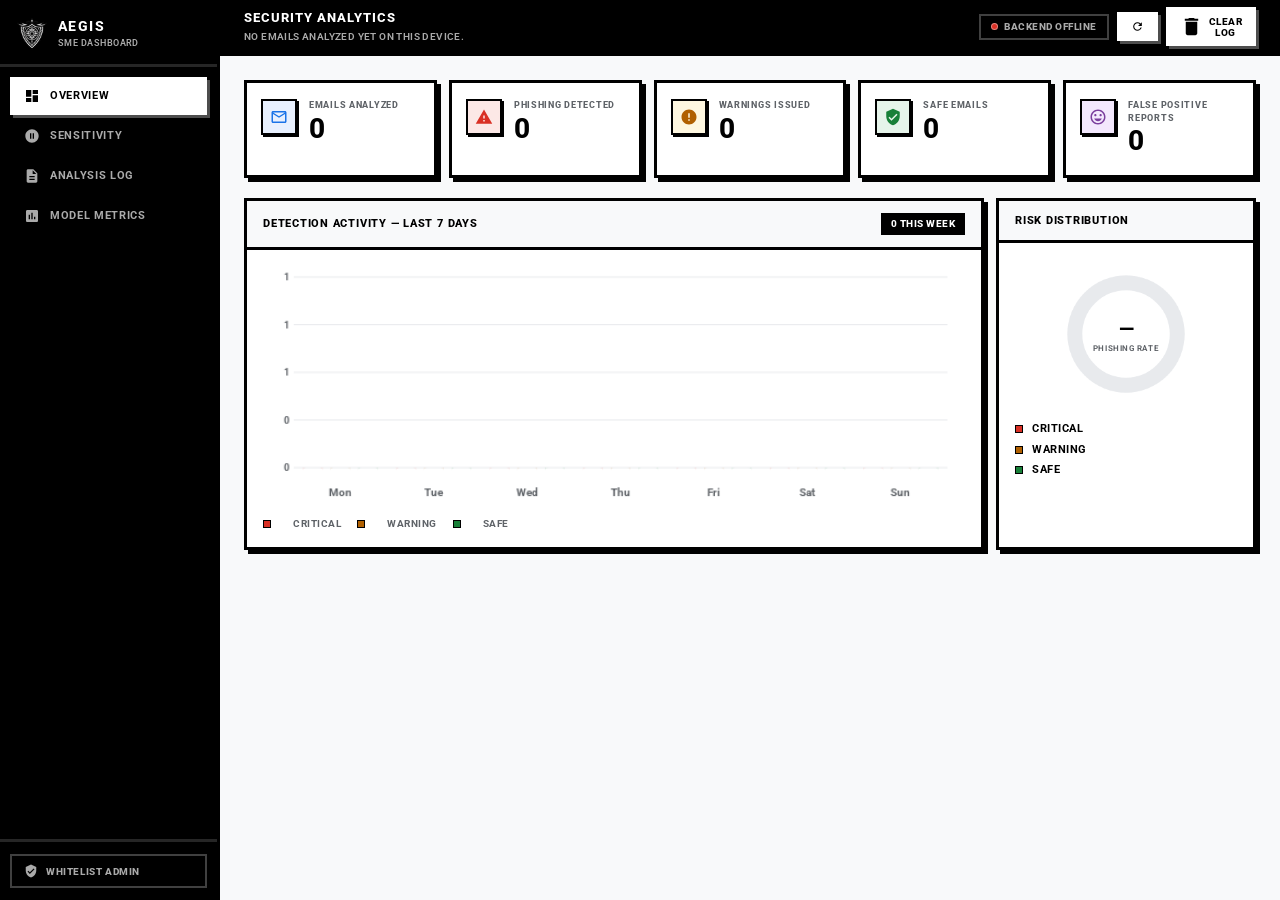
==== aegis-extension/dashboard/dashboard.html @ 0533c629 "feat(extension): add SME analytics dashboard with detection stats, sensitivity controls, and analysi" ====
<!DOCTYPE html>
<html lang="en">
<head>
  <meta charset="UTF-8">
  <meta name="viewport" content="width=device-width, initial-scale=1.0">
  <title>Aegis SME Dashboard — Detection Analytics</title>
  <meta name="description" content="Aegis SME Owner Dashboard: monitor phishing detection statistics, configure risk sensitivity, and review recent analysis logs.">
  <link rel="stylesheet" href="dashboard.css">
</head>
<body>

  <!-- ── Sidebar Navigation ── -->
  <nav class="sidebar" id="sidebar" role="navigation" aria-label="Dashboard navigation">
    <div class="sidebar-brand">
      <img src="../icons/icon48.png" alt="Aegis Logo" class="sidebar-logo">
      <div class="sidebar-brand-text">
        <span class="sidebar-title">AEGIS</span>
        <span class="sidebar-sub">SME Dashboard</span>
      </div>
    </div>

    <ul class="sidebar-nav" role="list">
      <li>
        <a href="#section-overview"  class="nav-link active" id="nav-overview" data-section="overview" role="link" aria-current="page">
          <svg viewBox="0 0 24 24" aria-hidden="true"><path d="M3 13h8V3H3v10zm0 8h8v-6H3v6zm10 0h8V11h-8v10zm0-18v6h8V3h-8z"/></svg>
          Overview
        </a>
      </li>
      <li>
        <a href="#section-sensitivity" class="nav-link" id="nav-sensitivity" data-section="sensitivity" role="link">
          <svg viewBox="0 0 24 24" aria-hidden="true"><path d="M12 2C6.48 2 2 6.48 2 12s4.48 10 10 10 10-4.48 10-10S17.52 2 12 2zm-1 14H9V8h2v8zm4 0h-2V8h2v8z"/></svg>
          Sensitivity
        </a>
      </li>
      <li>
        <a href="#section-log" class="nav-link" id="nav-log" data-section="log" role="link">
          <svg viewBox="0 0 24 24" aria-hidden="true"><path d="M14 2H6c-1.1 0-2 .9-2 2v16c0 1.1.89 2 2 2h12c1.1 0 2-.9 2-2V8l-6-6zm2 16H8v-2h8v2zm0-4H8v-2h8v2zm-3-5V3.5L18.5 9H13z"/></svg>
          Analysis Log
        </a>
      </li>
      <li>
        <a href="#section-metrics" class="nav-link" id="nav-metrics" data-section="metrics" role="link">
          <svg viewBox="0 0 24 24" aria-hidden="true"><path d="M19 3H5c-1.1 0-2 .9-2 2v14c0 1.1.9 2 2 2h14c1.1 0 2-.9 2-2V5c0-1.1-.9-2-2-2zM9 17H7v-7h2v7zm4 0h-2V7h2v10zm4 0h-2v-4h2v4z"/></svg>
          Model Metrics
        </a>
      </li>
    </ul>

    <div class="sidebar-footer">
      <button class="sidebar-whitelist-btn" id="btn-open-whitelist" title="Open Whitelist Dashboard">
        <svg viewBox="0 0 24 24" aria-hidden="true"><path d="M12 1L3 5v6c0 5.55 3.84 10.74 9 12 5.16-1.26 9-6.45 9-12V5l-9-4zm-2 16l-4-4 1.41-1.41L10 14.17l6.59-6.59L18 9l-8 8z"/></svg>
        Whitelist Admin
      </button>
    </div>
  </nav>

  <!-- ── Main Content ── -->
  <main class="main-content" id="main-content" role="main">

    <!-- Top Bar -->
    <header class="topbar" id="topbar">
      <div class="topbar-left">
        <h1 class="topbar-title">Security Analytics</h1>
        <span class="topbar-sub" id="topbar-subtitle">Loading statistics…</span>
      </div>
      <div class="topbar-right">
        <div class="backend-status-pill" id="backend-status-pill" title="Backend connection status">
          <span class="status-dot" id="backend-dot"></span>
          <span id="backend-status-text">Connecting…</span>
        </div>
        <button class="btn-refresh" id="btn-refresh-stats" title="Refresh statistics" aria-label="Refresh statistics">
          <svg viewBox="0 0 24 24"><path d="M17.65 6.35A7.958 7.958 0 0 0 12 4c-4.42 0-7.99 3.58-7.99 8s3.57 8 7.99 8c3.73 0 6.84-2.55 7.73-6h-2.08A5.99 5.99 0 0 1 12 18c-3.31 0-6-2.69-6-6s2.69-6 6-6c1.66 0 3.14.69 4.22 1.78L13 11h7V4l-2.35 2.35z"/></svg>
        </button>
        <button class="btn-clear-log" id="btn-clear-log" title="Clear local detection log" aria-label="Clear detection log">
          <svg viewBox="0 0 24 24"><path d="M6 19c0 1.1.9 2 2 2h8c1.1 0 2-.9 2-2V7H6v12zM19 4h-3.5l-1-1h-5l-1 1H5v2h14V4z"/></svg>
          Clear Log
        </button>
      </div>
    </header>

    <!-- ══ SECTION: Overview ══ -->
    <section class="dash-section active" id="section-overview" aria-labelledby="nav-overview">

      <!-- KPI Cards Row -->
      <div class="kpi-grid" role="list" aria-label="Key performance indicators">

        <article class="kpi-card" role="listitem" id="kpi-total">
          <div class="kpi-icon kpi-icon--blue">
            <svg viewBox="0 0 24 24"><path d="M20 4H4c-1.1 0-2 .9-2 2v12c0 1.1.9 2 2 2h16c1.1 0 2-.9 2-2V6c0-1.1-.9-2-2-2zm0 14H4V8l8 5 8-5v10zm-8-7L4 6h16l-8 5z"/></svg>
          </div>
          <div class="kpi-body">
            <span class="kpi-label">Emails Analyzed</span>
            <span class="kpi-value" id="kpi-total-val">—</span>
            <span class="kpi-delta" id="kpi-total-delta"></span>
          </div>
        </article>

        <article class="kpi-card" role="listitem" id="kpi-phishing">
          <div class="kpi-icon kpi-icon--red">
            <svg viewBox="0 0 24 24"><path d="M1 21h22L12 2 1 21zm12-3h-2v-2h2v2zm0-4h-2v-4h2v4z"/></svg>
          </div>
          <div class="kpi-body">
            <span class="kpi-label">Phishing Detected</span>
            <span class="kpi-value" id="kpi-phishing-val">—</span>
            <span class="kpi-delta" id="kpi-phishing-delta"></span>
          </div>
        </article>

        <article class="kpi-card" role="listitem" id="kpi-warning">
          <div class="kpi-icon kpi-icon--yellow">
            <svg viewBox="0 0 24 24"><path d="M12 2C6.48 2 2 6.48 2 12s4.48 10 10 10 10-4.48 10-10S17.52 2 12 2zm1 15h-2v-2h2v2zm0-4h-2V7h2v6z"/></svg>
          </div>
          <div class="kpi-body">
            <span class="kpi-label">Warnings Issued</span>
            <span class="kpi-value" id="kpi-warning-val">—</span>
            <span class="kpi-delta" id="kpi-warning-delta"></span>
          </div>
        </article>

        <article class="kpi-card" role="listitem" id="kpi-safe">
          <div class="kpi-icon kpi-icon--green">
            <svg viewBox="0 0 24 24"><path d="M12 1L3 5v6c0 5.55 3.84 10.74 9 12 5.16-1.26 9-6.45 9-12V5l-9-4zm-2 16l-4-4 1.41-1.41L10 14.17l6.59-6.59L18 9l-8 8z"/></svg>
          </div>
          <div class="kpi-body">
            <span class="kpi-label">Safe Emails</span>
            <span class="kpi-value" id="kpi-safe-val">—</span>
            <span class="kpi-delta" id="kpi-safe-delta"></span>
          </div>
        </article>

        <article class="kpi-card" role="listitem" id="kpi-fp">
          <div class="kpi-icon kpi-icon--purple">
            <svg viewBox="0 0 24 24"><path d="M12 2C6.48 2 2 6.48 2 12s4.48 10 10 10 10-4.48 10-10S17.52 2 12 2zm0 18c-4.42 0-8-3.58-8-8s3.58-8 8-8 8 3.58 8 8-3.58 8-8 8zm3.5-9c.83 0 1.5-.67 1.5-1.5S16.33 8 15.5 8 14 8.67 14 9.5s.67 1.5 1.5 1.5zm-7 0c.83 0 1.5-.67 1.5-1.5S9.33 8 8.5 8 7 8.67 7 9.5 7.67 11 8.5 11zm3.5 6.5c2.33 0 4.31-1.46 5.11-3.5H6.89c.8 2.04 2.78 3.5 5.11 3.5z"/></svg>
          </div>
          <div class="kpi-body">
            <span class="kpi-label">False Positive Reports</span>
            <span class="kpi-value" id="kpi-fp-val">—</span>
            <span class="kpi-delta" id="kpi-fp-delta"></span>
          </div>
        </article>

      </div><!-- /.kpi-grid -->

      <!-- Charts Row -->
      <div class="charts-row">

        <!-- 7-Day Bar Chart -->
        <div class="chart-card chart-card--wide">
          <div class="chart-header">
            <h2 class="chart-title">Detection Activity — Last 7 Days</h2>
            <span class="chart-badge" id="chart-activity-badge">Analyzing…</span>
          </div>
          <div class="bar-chart-wrapper" role="img" aria-label="7-day detection bar chart" id="bar-chart-wrapper">
            <canvas id="bar-chart" width="640" height="220" aria-hidden="true"></canvas>
            <div class="bar-chart-legend">
              <span class="legend-dot legend-dot--red"></span> Critical
              <span class="legend-dot legend-dot--amber"></span> Warning
              <span class="legend-dot legend-dot--green"></span> Safe
            </div>
          </div>
        </div>

        <!-- Risk Distribution Donut -->
        <div class="chart-card chart-card--narrow">
          <div class="chart-header">
            <h2 class="chart-title">Risk Distribution</h2>
          </div>
          <div class="donut-wrapper" role="img" aria-label="Risk distribution donut chart">
            <canvas id="donut-chart" width="220" height="220" aria-hidden="true"></canvas>
            <div class="donut-center-label">
              <span id="donut-center-pct">—</span>
              <span class="donut-center-sub">phishing rate</span>
            </div>
          </div>
          <ul class="donut-legend" id="donut-legend" role="list">
            <li><span class="legend-dot legend-dot--red"></span> Critical</li>
            <li><span class="legend-dot legend-dot--amber"></span> Warning</li>
            <li><span class="legend-dot legend-dot--green"></span> Safe</li>
          </ul>
        </div>

      </div><!-- /.charts-row -->

    </section><!-- /#section-overview -->

    <!-- ══ SECTION: Sensitivity ══ -->
    <section class="dash-section" id="section-sensitivity" aria-labelledby="nav-sensitivity">
      <div class="section-header">
        <h2 class="section-title">Risk Tier Sensitivity</h2>
        <p class="section-desc">Adjust the thresholds that determine when Aegis classifies an email as <em>Warning</em> or <em>Critical</em>. Changes are stored locally and applied on the next analysis.</p>
      </div>

      <div class="sensitivity-card">
        <div class="sens-row" id="sens-row-warning">
          <div class="sens-label-group">
            <span class="sens-tier-dot sens-tier-dot--amber"></span>
            <div>
              <span class="sens-tier-name">Warning Threshold</span>
              <span class="sens-tier-desc">Emails scoring at or above this value show an amber warning banner.</span>
            </div>
          </div>
          <div class="sens-slider-group">
            <input type="range" class="sens-slider" id="slider-warning"
              min="30" max="75" step="1" value="45"
              aria-label="Warning threshold slider" aria-valuemin="30" aria-valuemax="75">
            <div class="sens-value-badge" id="badge-warning">45%</div>
          </div>
        </div>

        <div class="sens-divider"></div>

        <div class="sens-row" id="sens-row-critical">
          <div class="sens-label-group">
            <span class="sens-tier-dot sens-tier-dot--red"></span>
            <div>
              <span class="sens-tier-name">Critical Threshold</span>
              <span class="sens-tier-desc">Emails scoring at or above this value show a critical alert requiring explicit user acknowledgement.</span>
            </div>
          </div>
          <div class="sens-slider-group">
            <input type="range" class="sens-slider" id="slider-critical"
              min="50" max="95" step="1" value="75"
              aria-label="Critical threshold slider" aria-valuemin="50" aria-valuemax="95">
            <div class="sens-value-badge sens-value-badge--red" id="badge-critical">75%</div>
          </div>
        </div>

        <div class="sens-preview" id="sens-preview">
          <div class="sens-preview-bar" id="sens-preview-bar"></div>
          <div class="sens-preview-labels">
            <span class="prev-label prev-label--green">Safe</span>
            <span class="prev-label prev-label--amber" id="prev-warn-label">≥ 45% Warning</span>
            <span class="prev-label prev-label--red" id="prev-crit-label">≥ 75% Critical</span>
          </div>
        </div>

        <div class="sens-actions">
          <button class="btn-save-sens" id="btn-save-sensitivity" aria-label="Save sensitivity thresholds">
            <svg viewBox="0 0 24 24"><path d="M17 3H5c-1.11 0-2 .9-2 2v14c0 1.1.89 2 2 2h14c1.1 0 2-.9 2-2V7l-4-4zm-5 16c-1.66 0-3-1.34-3-3s1.34-3 3-3 3 1.34 3 3-1.34 3-3 3zm3-10H5V5h10v4z"/></svg>
            Save Thresholds
          </button>
          <button class="btn-reset-sens" id="btn-reset-sensitivity" aria-label="Reset to default thresholds">
            Reset to Defaults
          </button>
        </div>

        <div class="sens-toast" id="sens-toast" role="status" aria-live="polite"></div>
      </div>
    </section><!-- /#section-sensitivity -->

    <!-- ══ SECTION: Analysis Log ══ -->
    <section class="dash-section" id="section-log" aria-labelledby="nav-log">
      <div class="section-header">
        <h2 class="section-title">Recent Analysis Log</h2>
        <p class="section-desc">The last 100 email analyses processed by Aegis on this device. Data is stored locally and never transmitted.</p>
      </div>

      <div class="log-filter-bar">
        <button class="log-filter-btn active" data-filter="all" id="filter-all">All</button>
        <button class="log-filter-btn" data-filter="Critical" id="filter-critical">Critical</button>
        <button class="log-filter-btn" data-filter="Warning" id="filter-warning">Warning</button>
        <button class="log-filter-btn" data-filter="Safe" id="filter-safe">Safe</button>
        <div class="log-search-wrap">
          <svg viewBox="0 0 24 24" aria-hidden="true"><path d="M15.5 14h-.79l-.28-.27A6.471 6.471 0 0 0 16 9.5 6.5 6.5 0 1 0 9.5 16c1.61 0 3.09-.59 4.23-1.57l.27.28v.79l5 4.99L20.49 19l-4.99-5zm-6 0C7.01 14 5 11.99 5 9.5S7.01 5 9.5 5 14 7.01 14 9.5 11.99 14 9.5 14z"/></svg>
          <input type="text" class="log-search-input" id="log-search" placeholder="Search sender or subject…" aria-label="Search analysis log">
        </div>
      </div>

      <div class="log-table-wrap">
        <table class="log-table" role="table" id="log-table">
          <thead>
            <tr role="row">
              <th role="columnheader" scope="col">Time</th>
              <th role="columnheader" scope="col">Sender</th>
              <th role="columnheader" scope="col">Subject</th>
              <th role="columnheader" scope="col">Score</th>
              <th role="columnheader" scope="col">Verdict</th>
            </tr>
          </thead>
          <tbody id="log-tbody" role="rowgroup">
            <!-- Populated by dashboard.js -->
          </tbody>
        </table>
        <div class="log-empty" id="log-empty" role="status">
          <svg viewBox="0 0 24 24" aria-hidden="true"><path d="M20 6h-2.18c.07-.44.18-.88.18-1.38C18 2.51 15.48 0 12.38 0c-1.61 0-3.07.67-4.11 1.74L12 5.87l3.73-3.73c.61-.61 1.49-.96 2.27-.14.78.83.68 2.13-.14 2.87L12 10.73 4.14 4.87c-.82-.74-.92-2.04-.14-2.87.78-.82 1.66-.47 2.27.14L10 5.87 13.73 2.14C12.69 1.07 11.23.4 9.62.4 6.52.4 4 2.91 4 5.62c0 .5.11.94.18 1.38H2L0 20h24L22 8H4.09c-.07-.27-.09-.53-.09-.8 0-1.93 1.57-3.5 3.5-3.5.97 0 1.85.4 2.49 1.05L12 6.87l2.01-2.12c.64-.65 1.52-1.05 2.49-1.05C18.43 3.7 20 5.27 20 7.2c0 .27-.02.53-.09.8H20z"/></svg>
          <p>No analysis records yet. Open an email in Gmail to begin scanning.</p>
        </div>
      </div>

      <div class="log-pagination" id="log-pagination" role="navigation" aria-label="Log pagination">
        <button class="page-btn" id="page-prev" aria-label="Previous page">‹ Prev</button>
        <span class="page-info" id="page-info">Page 1</span>
        <button class="page-btn" id="page-next" aria-label="Next page">Next ›</button>
      </div>
    </section><!-- /#section-log -->

    <!-- ══ SECTION: Model Metrics ══ -->
    <section class="dash-section" id="section-metrics" aria-labelledby="nav-metrics">
      <div class="section-header">
        <h2 class="section-title">Model Evaluation Metrics</h2>
        <p class="section-desc">Benchmark performance of the Aegis 4-layer pipeline on the PhishTank + Enron held-out evaluation corpus (n = 2,000 emails, 50/50 split).</p>
      </div>

      <div class="metrics-grid">
        <div class="metric-card" id="metric-accuracy">
          <span class="metric-label">Accuracy</span>
          <div class="metric-gauge-ring" data-pct="94.3" data-color="#1a73e8">
            <svg class="gauge-svg" viewBox="0 0 80 80">
              <circle class="gauge-bg" cx="40" cy="40" r="32"/>
              <circle class="gauge-fill" cx="40" cy="40" r="32" id="ring-accuracy"/>
            </svg>
            <span class="gauge-val" id="val-accuracy">94.3%</span>
          </div>
          <span class="metric-sub">Overall correct classifications</span>
        </div>

        <div class="metric-card" id="metric-precision">
          <span class="metric-label">Precision</span>
          <div class="metric-gauge-ring" data-pct="93.1" data-color="#b06000">
            <svg class="gauge-svg" viewBox="0 0 80 80">
              <circle class="gauge-bg" cx="40" cy="40" r="32"/>
              <circle class="gauge-fill" cx="40" cy="40" r="32" id="ring-precision"/>
            </svg>
            <span class="gauge-val" id="val-precision">93.1%</span>
          </div>
          <span class="metric-sub">Correct positive identifications</span>
        </div>

        <div class="metric-card" id="metric-recall">
          <span class="metric-label">Recall</span>
          <div class="metric-gauge-ring" data-pct="95.8" data-color="#7b3f9e">
            <svg class="gauge-svg" viewBox="0 0 80 80">
              <circle class="gauge-bg" cx="40" cy="40" r="32"/>
              <circle class="gauge-fill" cx="40" cy="40" r="32" id="ring-recall"/>
            </svg>
            <span class="gauge-val" id="val-recall">95.8%</span>
          </div>
          <span class="metric-sub">Phishing emails caught</span>
        </div>

        <div class="metric-card" id="metric-f1">
          <span class="metric-label">F1-Score</span>
          <div class="metric-gauge-ring" data-pct="94.4" data-color="#188038">
            <svg class="gauge-svg" viewBox="0 0 80 80">
              <circle class="gauge-bg" cx="40" cy="40" r="32"/>
              <circle class="gauge-fill" cx="40" cy="40" r="32" id="ring-f1"/>
            </svg>
            <span class="gauge-val" id="val-f1">94.4%</span>
          </div>
          <span class="metric-sub">Harmonic mean of P &amp; R</span>
        </div>

        <div class="metric-card" id="metric-fpr">
          <span class="metric-label">False Positive Rate</span>
          <div class="metric-gauge-ring" data-pct="5.7" data-color="#d93025" data-invert="true">
            <svg class="gauge-svg" viewBox="0 0 80 80">
              <circle class="gauge-bg" cx="40" cy="40" r="32"/>
              <circle class="gauge-fill" cx="40" cy="40" r="32" id="ring-fpr"/>
            </svg>
            <span class="gauge-val" id="val-fpr">5.7%</span>
          </div>
          <span class="metric-sub">Legitimate emails flagged</span>
        </div>

        <div class="metric-card" id="metric-latency">
          <span class="metric-label">Avg. Latency</span>
          <div class="metric-gauge-ring" data-pct="72" data-color="#000000">
            <svg class="gauge-svg" viewBox="0 0 80 80">
              <circle class="gauge-bg" cx="40" cy="40" r="32"/>
              <circle class="gauge-fill" cx="40" cy="40" r="32" id="ring-latency"/>
            </svg>
            <span class="gauge-val" id="val-latency">280ms</span>
          </div>
          <span class="metric-sub">End-to-end analysis time</span>
        </div>
      </div>

      <!-- Benchmark Comparison Table -->
      <div class="bench-card">
        <h3 class="bench-title">Comparative Benchmark — Platform Analysis</h3>
        <div class="bench-table-wrap">
          <table class="bench-table" role="table">
            <thead>
              <tr>
                <th scope="col">Platform</th>
                <th scope="col">Accuracy</th>
                <th scope="col">Precision</th>
                <th scope="col">Recall</th>
                <th scope="col">F1</th>
                <th scope="col">FPR</th>
                <th scope="col">XAI</th>
              </tr>
            </thead>
            <tbody>
              <tr class="bench-row bench-row--highlight">
                <td><strong>Aegis (Ours)</strong></td>
                <td class="bench-val--good">94.3%</td>
                <td class="bench-val--good">93.1%</td>
                <td class="bench-val--good">95.8%</td>
                <td class="bench-val--good">94.4%</td>
                <td class="bench-val--good">5.7%</td>
                <td><span class="bench-badge bench-badge--yes">Yes</span></td>
              </tr>
              <tr class="bench-row">
                <td>Gmail (Built-in)</td>
                <td>88.4%</td>
                <td>85.2%</td>
                <td>90.1%</td>
                <td>87.6%</td>
                <td>11.6%</td>
                <td><span class="bench-badge bench-badge--no">No</span></td>
              </tr>
              <tr class="bench-row">
                <td>Microsoft Outlook</td>
                <td>87.1%</td>
                <td>84.8%</td>
                <td>88.9%</td>
                <td>86.8%</td>
                <td>12.9%</td>
                <td><span class="bench-badge bench-badge--no">No</span></td>
              </tr>
              <tr class="bench-row">
                <td>ProtonMail</td>
                <td>82.3%</td>
                <td>80.1%</td>
                <td>84.7%</td>
                <td>82.3%</td>
                <td>17.7%</td>
                <td><span class="bench-badge bench-badge--no">No</span></td>
              </tr>
              <tr class="bench-row">
                <td>SpamAssassin</td>
                <td>79.5%</td>
                <td>76.3%</td>
                <td>83.2%</td>
                <td>79.6%</td>
                <td>20.5%</td>
                <td><span class="bench-badge bench-badge--no">No</span></td>
              </tr>
            </tbody>
          </table>
        </div>
      </div>

    </section><!-- /#section-metrics -->

  </main><!-- /#main-content -->

  <script src="dashboard.js"></script>
</body>
</html>
---- aegis-extension/dashboard/dashboard.css ----
/* ==========================================================================
   Aegis SME Dashboard — dashboard.css
   Design System: Neo-brutalist, matches overlay.css & popup.css exactly.
   Tokens: white bg, #000 borders, hard drop-shadows, black header bars,
           Roboto/Inter, uppercase labels, weight-800, risk color palette.
   ========================================================================== */

@import url('https://fonts.googleapis.com/css2?family=Roboto:wght@400;500;600;700;800&display=swap');

/* ── CSS Custom Properties (mirrors popup.css) ── */
:root {
  --aegis-bg:              #ffffff;
  --aegis-surface:         #f8f9fa;
  --aegis-border:          #000000;
  --aegis-text-primary:    #000000;
  --aegis-text-secondary:  #5f6368;
  --aegis-font:            'Roboto', 'Inter', -apple-system, BlinkMacSystemFont, "Segoe UI", sans-serif;

  /* Risk level colors (matches overlay.css exactly) */
  --aegis-risk-green:      #188038;
  --aegis-risk-green-bg:   #e6f4ea;
  --aegis-risk-yellow:     #b06000;
  --aegis-risk-yellow-bg:  #fef7e0;
  --aegis-risk-red:        #d93025;
  --aegis-risk-red-bg:     #fce8e6;
  --aegis-risk-blue:       #1a73e8;
  --aegis-risk-blue-bg:    #e8f0fe;
  --aegis-risk-purple:     #7b3f9e;
  --aegis-risk-purple-bg:  #f3e8fd;

  /* Neo-brutalist shadow tokens */
  --shadow:        4px 4px 0px #000000;
  --shadow-hover:  6px 6px 0px #000000;
  --shadow-active: 2px 2px 0px #000000;

  --sidebar-w:   220px;
  --topbar-h:    56px;
}

/* ── Reset ── */
*, *::before, *::after { box-sizing: border-box; margin: 0; padding: 0; }
html { font-size: 13px; }
body {
  font-family: var(--aegis-font);
  background: var(--aegis-surface);
  color: var(--aegis-text-primary);
  display: flex;
  min-height: 100vh;
  line-height: 1.4;
}

/* ══════════════════════════════════════════
   SIDEBAR  (black panel — matches popup header)
══════════════════════════════════════════ */
.sidebar {
  width: var(--sidebar-w);
  min-height: 100vh;
  background: #000000;
  border-right: 3px solid #000000;
  display: flex;
  flex-direction: column;
  position: fixed;
  left: 0; top: 0;
  z-index: 100;
}

/* Brand */
.sidebar-brand {
  display: flex;
  align-items: center;
  gap: 10px;
  padding: 18px 16px 14px;
  border-bottom: 3px solid rgba(255,255,255,0.15);
}
.sidebar-logo {
  width: 32px; height: 32px;
  object-fit: contain;
}
.sidebar-title {
  font-size: 14px;
  font-weight: 800;
  letter-spacing: 0.10em;
  text-transform: uppercase;
  color: #ffffff;
  display: block;
  line-height: 1.1;
}
.sidebar-sub {
  font-size: 9px;
  color: #aaaaaa;
  letter-spacing: 0.05em;
  text-transform: uppercase;
  font-weight: 600;
  display: block;
  margin-top: 3px;
}

/* Nav Links */
.sidebar-nav {
  list-style: none;
  padding: 10px 10px;
  flex: 1;
}
.sidebar-nav li { margin-bottom: 2px; }

.nav-link {
  display: flex;
  align-items: center;
  gap: 10px;
  padding: 9px 12px;
  color: #aaaaaa;
  text-decoration: none;
  font-weight: 700;
  font-size: 11px;
  text-transform: uppercase;
  letter-spacing: 0.06em;
  cursor: pointer;
  border: 2px solid transparent;
  transition: all 0.1s ease;
}
.nav-link svg {
  width: 16px; height: 16px;
  fill: currentColor;
  flex-shrink: 0;
}
.nav-link:hover {
  color: #ffffff;
  background: rgba(255,255,255,0.08);
  border-color: rgba(255,255,255,0.2);
}
.nav-link.active {
  color: #000000;
  background: #ffffff;
  border-color: #ffffff;
  box-shadow: 3px 3px 0px rgba(255,255,255,0.3);
}

/* Sidebar Footer */
.sidebar-footer {
  padding: 12px 10px;
  border-top: 3px solid rgba(255,255,255,0.15);
}
.sidebar-whitelist-btn {
  display: flex;
  align-items: center;
  gap: 8px;
  width: 100%;
  padding: 8px 12px;
  background: transparent;
  border: 2px solid rgba(255,255,255,0.25);
  color: #aaaaaa;
  font-family: var(--aegis-font);
  font-size: 10px;
  font-weight: 800;
  text-transform: uppercase;
  letter-spacing: 0.06em;
  cursor: pointer;
  transition: all 0.1s ease;
}
.sidebar-whitelist-btn svg {
  width: 14px; height: 14px;
  fill: currentColor;
  flex-shrink: 0;
}
.sidebar-whitelist-btn:hover {
  color: #ffffff;
  border-color: #ffffff;
  background: rgba(255,255,255,0.08);
  box-shadow: 3px 3px 0px rgba(255,255,255,0.2);
}

/* ══════════════════════════════════════════
   MAIN CONTENT
══════════════════════════════════════════ */
.main-content {
  margin-left: var(--sidebar-w);
  flex: 1;
  display: flex;
  flex-direction: column;
  min-height: 100vh;
}

/* ── Topbar ── */
.topbar {
  height: var(--topbar-h);
  display: flex;
  align-items: center;
  justify-content: space-between;
  padding: 0 24px;
  border-bottom: 3px solid var(--aegis-border);
  background: #000000;
  position: sticky;
  top: 0;
  z-index: 50;
  gap: 12px;
}
.topbar-title {
  font-size: 13px;
  font-weight: 800;
  text-transform: uppercase;
  letter-spacing: 0.08em;
  color: #ffffff;
}
.topbar-sub {
  font-size: 10px;
  color: #aaaaaa;
  font-weight: 600;
  text-transform: uppercase;
  letter-spacing: 0.04em;
  margin-top: 2px;
}
.topbar-left { display: flex; flex-direction: column; }
.topbar-right {
  display: flex;
  align-items: center;
  gap: 8px;
}

/* Backend status pill */
.backend-status-pill {
  display: flex;
  align-items: center;
  gap: 6px;
  padding: 4px 10px;
  border: 2px solid rgba(255,255,255,0.25);
  color: #aaaaaa;
  font-size: 10px;
  font-weight: 800;
  text-transform: uppercase;
  letter-spacing: 0.05em;
}
.status-dot {
  width: 7px; height: 7px;
  border-radius: 50%;
  background: #666666;
  border: 1.5px solid rgba(255,255,255,0.4);
}
.status-dot.online  { background: var(--aegis-risk-green); }
.status-dot.offline { background: var(--aegis-risk-red); }

/* Topbar buttons */
.btn-refresh,
.btn-clear-log {
  display: flex;
  align-items: center;
  gap: 6px;
  padding: 6px 12px;
  background: #ffffff;
  border: 2px solid #ffffff;
  color: #000000;
  font-family: var(--aegis-font);
  font-size: 10px;
  font-weight: 800;
  text-transform: uppercase;
  letter-spacing: 0.05em;
  cursor: pointer;
  box-shadow: 3px 3px 0px rgba(255,255,255,0.3);
  transition: all 0.1s ease;
}
.btn-refresh svg { width: 13px; height: 13px; fill: currentColor; }
.btn-refresh:hover,
.btn-clear-log:hover {
  transform: translate(-1px, -1px);
  box-shadow: 4px 4px 0px rgba(255,255,255,0.4);
}
.btn-refresh:active,
.btn-clear-log:active {
  transform: translate(1px, 1px);
  box-shadow: 1px 1px 0px rgba(255,255,255,0.2);
}

/* ── Sections ── */
.dash-section {
  display: none;
  padding: 24px 24px 40px;
  animation: fadeSlideIn 0.18s ease;
}
.dash-section.active { display: block; }

@keyframes fadeSlideIn {
  from { opacity: 0; transform: translateY(8px); }
  to   { opacity: 1; transform: translateY(0); }
}

.section-header { margin-bottom: 20px; }
.section-title {
  font-size: 15px;
  font-weight: 800;
  text-transform: uppercase;
  letter-spacing: 0.06em;
  margin-bottom: 6px;
  border-bottom: 3px solid var(--aegis-border);
  padding-bottom: 8px;
}
.section-desc {
  font-size: 11.5px;
  color: var(--aegis-text-secondary);
  max-width: 600px;
  line-height: 1.5;
  font-weight: 500;
}

/* ══════════════════════════════════════════
   KPI CARDS
══════════════════════════════════════════ */
.kpi-grid {
  display: grid;
  grid-template-columns: repeat(5, 1fr);
  gap: 12px;
  margin-bottom: 20px;
}

.kpi-card {
  background: var(--aegis-bg);
  border: 3px solid var(--aegis-border);
  box-shadow: var(--shadow);
  padding: 16px 14px;
  display: flex;
  align-items: flex-start;
  gap: 12px;
  transition: all 0.1s ease;
}
.kpi-card:hover {
  transform: translate(-2px, -2px);
  box-shadow: var(--shadow-hover);
}

.kpi-icon {
  width: 36px; height: 36px;
  border: 2px solid var(--aegis-border);
  display: flex;
  align-items: center;
  justify-content: center;
  flex-shrink: 0;
  box-shadow: 2px 2px 0px #000;
}
.kpi-icon svg { width: 18px; height: 18px; fill: currentColor; }

.kpi-icon--blue   { background: var(--aegis-risk-blue-bg);   color: var(--aegis-risk-blue);   }
.kpi-icon--red    { background: var(--aegis-risk-red-bg);    color: var(--aegis-risk-red);    }
.kpi-icon--yellow { background: var(--aegis-risk-yellow-bg); color: var(--aegis-risk-yellow); }
.kpi-icon--green  { background: var(--aegis-risk-green-bg);  color: var(--aegis-risk-green);  }
.kpi-icon--purple { background: var(--aegis-risk-purple-bg); color: var(--aegis-risk-purple); }

.kpi-body { display: flex; flex-direction: column; gap: 2px; min-width: 0; }
.kpi-label {
  font-size: 9px;
  font-weight: 800;
  text-transform: uppercase;
  letter-spacing: 0.08em;
  color: var(--aegis-text-secondary);
}
.kpi-value {
  font-size: 28px;
  font-weight: 800;
  letter-spacing: -0.02em;
  line-height: 1.1;
  color: var(--aegis-text-primary);
}
.kpi-delta {
  font-size: 10px;
  color: var(--aegis-text-secondary);
  font-weight: 600;
}

/* ══════════════════════════════════════════
   CHARTS ROW
══════════════════════════════════════════ */
.charts-row {
  display: grid;
  grid-template-columns: 1fr 260px;
  gap: 12px;
}

.chart-card {
  background: var(--aegis-bg);
  border: 3px solid var(--aegis-border);
  box-shadow: var(--shadow);
  padding: 0;
  overflow: hidden;
}

.chart-header {
  display: flex;
  align-items: center;
  justify-content: space-between;
  padding: 12px 16px;
  border-bottom: 3px solid var(--aegis-border);
  background: var(--aegis-surface);
}
.chart-title {
  font-size: 11px;
  font-weight: 800;
  text-transform: uppercase;
  letter-spacing: 0.07em;
  color: var(--aegis-text-primary);
}
.chart-badge {
  font-size: 10px;
  padding: 2px 8px;
  font-weight: 800;
  text-transform: uppercase;
  letter-spacing: 0.05em;
  background: #000000;
  color: #ffffff;
  border: 2px solid #000000;
}

.bar-chart-wrapper {
  padding: 16px;
}
#bar-chart { display: block; width: 100%; height: auto; }
.bar-chart-legend {
  display: flex;
  align-items: center;
  gap: 16px;
  margin-top: 10px;
  font-size: 10px;
  font-weight: 700;
  text-transform: uppercase;
  letter-spacing: 0.05em;
  color: var(--aegis-text-secondary);
}

.donut-wrapper {
  position: relative;
  width: 150px;
  margin: 16px auto 12px;
}
#donut-chart { display: block; width: 100%; height: auto; }
.donut-center-label {
  position: absolute;
  inset: 0;
  display: flex;
  flex-direction: column;
  align-items: center;
  justify-content: center;
  pointer-events: none;
}
#donut-center-pct {
  font-size: 20px;
  font-weight: 800;
  color: var(--aegis-text-primary);
}
.donut-center-sub {
  font-size: 8px;
  color: var(--aegis-text-secondary);
  text-transform: uppercase;
  letter-spacing: 0.07em;
  font-weight: 700;
}

.donut-legend {
  list-style: none;
  display: flex;
  flex-direction: column;
  gap: 5px;
  font-size: 11px;
  font-weight: 700;
  text-transform: uppercase;
  letter-spacing: 0.04em;
  color: var(--aegis-text-primary);
  padding: 0 16px 16px;
}

.legend-dot {
  display: inline-block;
  width: 8px; height: 8px;
  border: 1.5px solid #000;
  margin-right: 6px;
  vertical-align: middle;
}
.legend-dot--red    { background: var(--aegis-risk-red);    }
.legend-dot--amber  { background: var(--aegis-risk-yellow); }
.legend-dot--green  { background: var(--aegis-risk-green);  }

/* ══════════════════════════════════════════
   SENSITIVITY
══════════════════════════════════════════ */
.sensitivity-card {
  background: var(--aegis-bg);
  border: 3px solid var(--aegis-border);
  box-shadow: var(--shadow);
  max-width: 680px;
  overflow: hidden;
}

.sens-row {
  display: flex;
  align-items: center;
  justify-content: space-between;
  gap: 20px;
  padding: 18px 20px;
}

.sens-label-group {
  display: flex;
  align-items: flex-start;
  gap: 12px;
  flex: 1;
}
.sens-tier-dot {
  width: 12px; height: 12px;
  border: 2px solid var(--aegis-border);
  box-shadow: 1px 1px 0px #000;
  flex-shrink: 0;
  margin-top: 2px;
}
.sens-tier-dot--amber { background: var(--aegis-risk-yellow); }
.sens-tier-dot--red   { background: var(--aegis-risk-red);    }

.sens-tier-name {
  display: block;
  font-weight: 800;
  font-size: 12px;
  text-transform: uppercase;
  letter-spacing: 0.06em;
  margin-bottom: 3px;
}
.sens-tier-desc {
  font-size: 11px;
  color: var(--aegis-text-secondary);
  line-height: 1.4;
  font-weight: 500;
}

.sens-slider-group {
  display: flex;
  align-items: center;
  gap: 12px;
  flex-shrink: 0;
}

.sens-slider {
  -webkit-appearance: none;
  width: 180px;
  height: 4px;
  border-radius: 0;
  background: #cccccc;
  outline: none;
  cursor: pointer;
  border: 2px solid #000;
}
.sens-slider::-webkit-slider-thumb {
  -webkit-appearance: none;
  width: 18px; height: 18px;
  background: #000000;
  border: 2px solid #000;
  cursor: pointer;
  transition: transform 0.1s ease;
  box-shadow: 2px 2px 0px rgba(0,0,0,0.4);
}
.sens-slider::-webkit-slider-thumb:hover {
  transform: scale(1.15);
  box-shadow: 3px 3px 0px rgba(0,0,0,0.6);
}

.sens-value-badge {
  min-width: 44px;
  text-align: center;
  padding: 4px 8px;
  border: 2px solid #000;
  box-shadow: 2px 2px 0px #000;
  font-weight: 800;
  font-size: 12px;
  background: var(--aegis-risk-yellow-bg);
  color: var(--aegis-risk-yellow);
}
.sens-value-badge--red {
  background: var(--aegis-risk-red-bg);
  color: var(--aegis-risk-red);
}

.sens-divider {
  height: 3px;
  background: var(--aegis-border);
}

/* Sensitivity preview */
.sens-preview {
  margin: 0 20px 16px;
  position: relative;
}
.sens-preview-bar {
  height: 10px;
  border: 2px solid #000;
  box-shadow: 2px 2px 0px #000;
  background: linear-gradient(90deg,
    var(--aegis-risk-green) 0%,
    var(--aegis-risk-yellow) 50%,
    var(--aegis-risk-red) 100%);
}
.sens-preview-labels {
  display: flex;
  justify-content: space-between;
  margin-top: 5px;
}
.prev-label {
  font-size: 10px;
  font-weight: 800;
  text-transform: uppercase;
  letter-spacing: 0.05em;
}
.prev-label--green  { color: var(--aegis-risk-green);  }
.prev-label--amber  { color: var(--aegis-risk-yellow); }
.prev-label--red    { color: var(--aegis-risk-red);    }

.sens-actions {
  display: flex;
  gap: 10px;
  align-items: center;
  padding: 16px 20px;
  border-top: 3px solid var(--aegis-border);
  background: var(--aegis-surface);
}

/* Save button — matches btn-primary exactly */
.btn-save-sens {
  display: flex;
  align-items: center;
  gap: 8px;
  padding: 10px 18px;
  background: #000000;
  color: #ffffff;
  border: 3px solid #000000;
  font-family: var(--aegis-font);
  font-size: 11px;
  font-weight: 800;
  text-transform: uppercase;
  letter-spacing: 0.06em;
  cursor: pointer;
  box-shadow: var(--shadow);
  transition: all 0.1s ease;
}
.btn-save-sens svg { width: 14px; height: 14px; fill: currentColor; }
.btn-save-sens:hover {
  transform: translate(-2px, -2px);
  box-shadow: var(--shadow-hover);
}
.btn-save-sens:active {
  transform: translate(2px, 2px);
  box-shadow: var(--shadow-active);
}

/* Reset button — matches btn-secondary */
.btn-reset-sens {
  padding: 10px 14px;
  background: #ffffff;
  color: #000000;
  border: 3px solid #000000;
  font-family: var(--aegis-font);
  font-size: 10px;
  font-weight: 800;
  text-transform: uppercase;
  letter-spacing: 0.06em;
  cursor: pointer;
  box-shadow: var(--shadow);
  transition: all 0.1s ease;
}
.btn-reset-sens:hover {
  transform: translate(-2px, -2px);
  box-shadow: var(--shadow-hover);
  background: #f8f9fa;
}
.btn-reset-sens:active {
  transform: translate(2px, 2px);
  box-shadow: var(--shadow-active);
}

.sens-toast {
  padding: 0 20px 12px;
  font-size: 11px;
  font-weight: 800;
  text-transform: uppercase;
  letter-spacing: 0.05em;
  min-height: 18px;
  color: var(--aegis-risk-green);
  opacity: 0;
  transition: opacity 0.2s ease;
}
.sens-toast.show { opacity: 1; }

/* ══════════════════════════════════════════
   ANALYSIS LOG
══════════════════════════════════════════ */
.log-filter-bar {
  display: flex;
  align-items: center;
  gap: 6px;
  margin-bottom: 14px;
  flex-wrap: wrap;
}
.log-filter-btn {
  padding: 5px 12px;
  background: var(--aegis-bg);
  border: 2px solid var(--aegis-border);
  color: var(--aegis-text-secondary);
  font-family: var(--aegis-font);
  font-size: 10px;
  font-weight: 800;
  text-transform: uppercase;
  letter-spacing: 0.05em;
  cursor: pointer;
  box-shadow: 2px 2px 0px #000;
  transition: all 0.1s ease;
}
.log-filter-btn:hover {
  transform: translate(-1px, -1px);
  box-shadow: 3px 3px 0px #000;
}
.log-filter-btn.active {
  background: #000000;
  color: #ffffff;
  border-color: #000000;
}

.log-search-wrap {
  display: flex;
  align-items: center;
  gap: 8px;
  margin-left: auto;
  background: var(--aegis-bg);
  border: 2px solid var(--aegis-border);
  box-shadow: 2px 2px 0px #000;
  padding: 5px 10px;
}
.log-search-wrap svg { width: 13px; height: 13px; fill: var(--aegis-text-secondary); flex-shrink: 0; }
.log-search-input {
  background: transparent;
  border: none;
  outline: none;
  color: var(--aegis-text-primary);
  font-family: var(--aegis-font);
  font-size: 11px;
  font-weight: 500;
  width: 180px;
}
.log-search-input::placeholder { color: #aaaaaa; font-weight: 500; }

.log-table-wrap {
  background: var(--aegis-bg);
  border: 3px solid var(--aegis-border);
  box-shadow: var(--shadow);
  overflow: hidden;
}
.log-table { width: 100%; border-collapse: collapse; }
.log-table thead tr {
  background: #000000;
}
.log-table th {
  padding: 10px 14px;
  text-align: left;
  font-size: 9px;
  font-weight: 800;
  text-transform: uppercase;
  letter-spacing: 0.09em;
  color: #ffffff;
  border-right: 2px solid rgba(255,255,255,0.1);
}
.log-table th:last-child { border-right: none; }

.log-table tbody tr {
  border-bottom: 2px solid #eeeeee;
  transition: background 0.1s ease;
}
.log-table tbody tr:last-child { border-bottom: none; }
.log-table tbody tr:hover { background: var(--aegis-surface); }
.log-table td {
  padding: 10px 14px;
  font-size: 11.5px;
  color: var(--aegis-text-primary);
  font-weight: 500;
}
.log-table td.col-time {
  color: var(--aegis-text-secondary);
  font-size: 10px;
  font-weight: 700;
  text-transform: uppercase;
  letter-spacing: 0.03em;
  white-space: nowrap;
}
.log-table td.col-sender {
  font-weight: 700;
  max-width: 160px;
  overflow: hidden;
  text-overflow: ellipsis;
  white-space: nowrap;
}
.log-table td.col-subject {
  max-width: 280px;
  overflow: hidden;
  text-overflow: ellipsis;
  white-space: nowrap;
  color: var(--aegis-text-secondary);
}
.log-table td.col-score {
  font-weight: 800;
  font-variant-numeric: tabular-nums;
}

/* Verdict badges — matches overlay pill style */
.verdict-badge {
  display: inline-block;
  padding: 2px 8px;
  font-size: 9px;
  font-weight: 800;
  text-transform: uppercase;
  letter-spacing: 0.07em;
  border: 1.5px solid #000;
  box-shadow: 1px 1px 0px #000;
}
.verdict-badge--critical { background: var(--aegis-risk-red-bg);    color: var(--aegis-risk-red);    }
.verdict-badge--warning  { background: var(--aegis-risk-yellow-bg); color: var(--aegis-risk-yellow); }
.verdict-badge--safe     { background: var(--aegis-risk-green-bg);  color: var(--aegis-risk-green);  }

.log-empty {
  display: none;
  flex-direction: column;
  align-items: center;
  justify-content: center;
  padding: 56px 24px;
  gap: 12px;
  color: var(--aegis-text-secondary);
  text-align: center;
}
.log-empty svg { width: 40px; height: 40px; fill: #cccccc; }
.log-empty p {
  font-size: 12px;
  font-weight: 600;
  color: var(--aegis-text-secondary);
}
.log-empty.visible { display: flex; }

.log-pagination {
  display: flex;
  align-items: center;
  justify-content: center;
  gap: 12px;
  margin-top: 12px;
}
.page-btn {
  padding: 5px 14px;
  background: var(--aegis-bg);
  border: 2px solid var(--aegis-border);
  color: var(--aegis-text-primary);
  font-family: var(--aegis-font);
  font-size: 10px;
  font-weight: 800;
  text-transform: uppercase;
  letter-spacing: 0.05em;
  cursor: pointer;
  box-shadow: 2px 2px 0px #000;
  transition: all 0.1s ease;
}
.page-btn:hover:not(:disabled) {
  transform: translate(-1px, -1px);
  box-shadow: 3px 3px 0px #000;
}
.page-btn:active:not(:disabled) {
  transform: translate(1px, 1px);
  box-shadow: 1px 1px 0px #000;
}
.page-btn:disabled { opacity: 0.35; cursor: not-allowed; box-shadow: none; }
.page-info {
  font-size: 10px;
  font-weight: 800;
  text-transform: uppercase;
  letter-spacing: 0.05em;
  color: var(--aegis-text-secondary);
}

/* ══════════════════════════════════════════
   MODEL METRICS
══════════════════════════════════════════ */
.metrics-grid {
  display: grid;
  grid-template-columns: repeat(6, 1fr);
  gap: 12px;
  margin-bottom: 20px;
}

.metric-card {
  background: var(--aegis-bg);
  border: 3px solid var(--aegis-border);
  box-shadow: var(--shadow);
  padding: 16px 12px;
  display: flex;
  flex-direction: column;
  align-items: center;
  gap: 10px;
  transition: all 0.1s ease;
}
.metric-card:hover {
  transform: translate(-2px, -2px);
  box-shadow: var(--shadow-hover);
}

.metric-label {
  font-size: 9px;
  font-weight: 800;
  text-transform: uppercase;
  letter-spacing: 0.08em;
  color: var(--aegis-text-secondary);
}
.metric-sub {
  font-size: 9px;
  font-weight: 600;
  color: var(--aegis-text-secondary);
  text-align: center;
}

/* Gauge ring */
.metric-gauge-ring {
  position: relative;
  width: 76px; height: 76px;
}
.gauge-svg {
  transform: rotate(-90deg);
  border: 2px solid var(--aegis-border);
  box-shadow: 2px 2px 0px #000;
}
.gauge-bg {
  fill: none;
  stroke: #eeeeee;
  stroke-width: 7;
}
.gauge-fill {
  fill: none;
  stroke-width: 7;
  stroke-linecap: butt;
  stroke-dasharray: 201;
  stroke-dashoffset: 201;
  transition: stroke-dashoffset 1s ease, stroke 0.3s ease;
}
.gauge-val {
  position: absolute;
  inset: 0;
  display: flex;
  align-items: center;
  justify-content: center;
  font-size: 12px;
  font-weight: 800;
  color: var(--aegis-text-primary);
}

/* Benchmark Table */
.bench-card {
  background: var(--aegis-bg);
  border: 3px solid var(--aegis-border);
  box-shadow: var(--shadow);
  overflow: hidden;
}
.bench-title {
  font-size: 11px;
  font-weight: 800;
  text-transform: uppercase;
  letter-spacing: 0.07em;
  padding: 12px 16px;
  border-bottom: 3px solid var(--aegis-border);
  background: var(--aegis-surface);
}
.bench-table-wrap { overflow-x: auto; }
.bench-table { width: 100%; border-collapse: collapse; }
.bench-table thead tr { background: #000000; }
.bench-table th {
  padding: 9px 14px;
  text-align: left;
  font-size: 9px;
  font-weight: 800;
  text-transform: uppercase;
  letter-spacing: 0.08em;
  color: #ffffff;
  border-right: 2px solid rgba(255,255,255,0.1);
}
.bench-table th:last-child { border-right: none; }
.bench-table td {
  padding: 10px 14px;
  font-size: 11.5px;
  font-weight: 600;
  border-bottom: 2px solid #eeeeee;
}
.bench-table tr:last-child td { border-bottom: none; }
.bench-row--highlight { background: #f8f9fa; border-left: 4px solid #000; }
.bench-val--good { color: var(--aegis-risk-green); font-weight: 800; }

.bench-badge {
  display: inline-block;
  padding: 2px 8px;
  font-size: 9px;
  font-weight: 800;
  text-transform: uppercase;
  letter-spacing: 0.05em;
  border: 1.5px solid #000;
  box-shadow: 1px 1px 0px #000;
}
.bench-badge--yes { background: var(--aegis-risk-green-bg); color: var(--aegis-risk-green); }
.bench-badge--no  { background: #f1f3f4; color: #5f6368; }

/* ══════════════════════════════════════════
   SCROLLBAR
══════════════════════════════════════════ */
::-webkit-scrollbar { width: 6px; height: 6px; }
::-webkit-scrollbar-track { background: var(--aegis-surface); }
::-webkit-scrollbar-thumb { background: #cccccc; border: 1px solid #000; }
::-webkit-scrollbar-thumb:hover { background: #aaaaaa; }

/* ══════════════════════════════════════════
   RESPONSIVE
══════════════════════════════════════════ */
@media (max-width: 1200px) {
  .kpi-grid { grid-template-columns: repeat(3, 1fr); }
  .metrics-grid { grid-template-columns: repeat(3, 1fr); }
}
@media (max-width: 900px) {
  .charts-row { grid-template-columns: 1fr; }
  :root { --sidebar-w: 56px; }
  .sidebar-brand-text,
  .nav-link > span:last-child,
  .sidebar-whitelist-btn > span { display: none; }
  .nav-link { justify-content: center; padding: 10px; }
  .sidebar-whitelist-btn { justify-content: center; padding: 10px; }
  .sidebar-sub { display: none; }
}
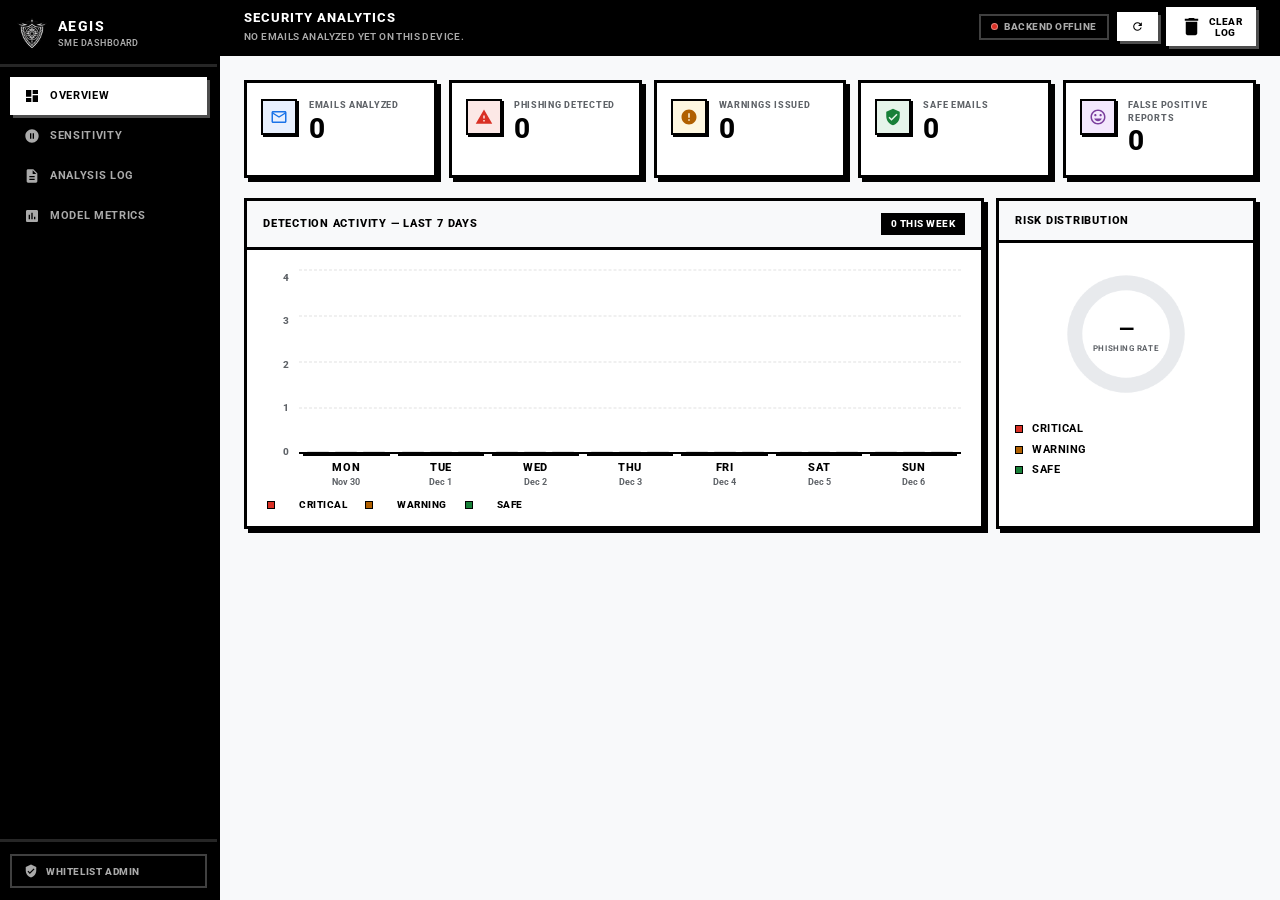
==== commit 40861078: "fix(dashboard): redesign detection activity chart to vector neo-brutalist engine and fix offline tel" ====
--- a/aegis-extension/dashboard/dashboard.html
+++ b/aegis-extension/dashboard/dashboard.html
@@ -151,7 +151,7 @@
             <span class="chart-badge" id="chart-activity-badge">Analyzing…</span>
           </div>
           <div class="bar-chart-wrapper" role="img" aria-label="7-day detection bar chart" id="bar-chart-wrapper">
-            <canvas id="bar-chart" width="640" height="220" aria-hidden="true"></canvas>
+            <div id="bar-chart" class="aegis-bar-chart" aria-hidden="true"></div>
             <div class="bar-chart-legend">
               <span class="legend-dot legend-dot--red"></span> Critical
               <span class="legend-dot legend-dot--amber"></span> Warning
--- a/aegis-extension/dashboard/dashboard.css
+++ b/aegis-extension/dashboard/dashboard.css
@@ -407,19 +407,301 @@
 }
 
 .bar-chart-wrapper {
-  padding: 16px;
-}
-#bar-chart { display: block; width: 100%; height: auto; }
+  padding: 16px 20px 14px;
+}
+/* ── Aegis Vector Neo-Brutalist Bar Chart ── */
+.aegis-bar-chart {
+  display: flex;
+  flex-direction: column;
+  width: 100%;
+  height: 220px;
+  position: relative;
+  user-select: none;
+  font-family: var(--aegis-font);
+}
+.aegis-chart-viewport {
+  display: flex;
+  flex: 1;
+  position: relative;
+  min-height: 180px;
+}
+/* Y-Axis Column */
+.aegis-chart-y-axis {
+  display: flex;
+  flex-direction: column;
+  justify-content: space-between;
+  align-items: flex-end;
+  width: 32px;
+  padding: 4px 10px 32px 0;
+  font-size: 10px;
+  font-weight: 800;
+  color: var(--aegis-text-secondary);
+  line-height: 1;
+  user-select: none;
+  flex-shrink: 0;
+}
+.aegis-chart-y-tick {
+  transform: translateY(3px);
+}
+/* Plot Stage */
+.aegis-chart-stage {
+  display: flex;
+  flex: 1;
+  position: relative;
+  flex-direction: column;
+  min-width: 0;
+}
+/* Gridlines */
+.aegis-chart-gridlines {
+  position: absolute;
+  top: 4px;
+  bottom: 32px;
+  left: 0;
+  right: 0;
+  pointer-events: none;
+}
+.aegis-gridline {
+  position: absolute;
+  left: 0;
+  right: 0;
+  border-bottom: 1px dashed rgba(0, 0, 0, 0.12);
+  transform: translateY(50%);
+}
+.aegis-gridline--base {
+  border-bottom: 2px solid var(--aegis-border) !important;
+  opacity: 1 !important;
+  transform: none;
+}
+/* Day Columns Track */
+.aegis-chart-columns {
+  position: relative;
+  display: flex;
+  height: 100%;
+  z-index: 2;
+}
+.aegis-day-col {
+  flex: 1;
+  display: flex;
+  flex-direction: column;
+  height: 100%;
+  position: relative;
+  padding: 0 4px;
+  cursor: pointer;
+  border-radius: 4px 4px 0 0;
+  transition: background 0.15s ease;
+}
+.aegis-day-col:hover {
+  background: rgba(0, 0, 0, 0.035);
+}
+/* Bars Group inside each Day */
+.aegis-bars-group {
+  flex: 1;
+  display: flex;
+  align-items: flex-end;
+  justify-content: center;
+  gap: 6px;
+  padding-bottom: 32px;
+  margin-bottom: -32px;
+  position: relative;
+}
+.aegis-bar-slot {
+  flex: 1;
+  max-width: 22px;
+  min-width: 8px;
+  height: 100%;
+  display: flex;
+  align-items: flex-end;
+  justify-content: center;
+  position: relative;
+}
+/* Individual Bar */
+.aegis-bar {
+  width: 100%;
+  border: 2px solid var(--aegis-border);
+  box-shadow: 2px 2px 0px var(--aegis-border);
+  border-bottom: none;
+  border-radius: 3px 3px 0 0;
+  display: flex;
+  align-items: center;
+  justify-content: center;
+  position: relative;
+  transition: height 0.4s cubic-bezier(0.16, 1, 0.3, 1), transform 0.12s ease, box-shadow 0.12s ease;
+}
+.aegis-bar:hover {
+  transform: translateY(-3px);
+  box-shadow: 3px 3px 0px var(--aegis-border);
+  filter: brightness(1.06);
+}
+.aegis-bar--critical {
+  background: var(--aegis-risk-red);
+}
+.aegis-bar--warning {
+  background: var(--aegis-risk-yellow);
+}
+.aegis-bar--safe {
+  background: var(--aegis-risk-green);
+}
+/* Zero / empty state slot */
+.aegis-bar--zero {
+  height: 3px !important;
+  background: rgba(0, 0, 0, 0.07);
+  border: 1px solid rgba(0, 0, 0, 0.14);
+  border-bottom: none;
+  box-shadow: none;
+  opacity: 0.6;
+  border-radius: 1px 1px 0 0;
+}
+.aegis-bar--zero:hover {
+  transform: none;
+  box-shadow: none;
+  filter: none;
+}
+/* Value label on/above bar */
+.aegis-bar-val {
+  font-family: var(--aegis-font);
+  font-weight: 800;
+  letter-spacing: -0.02em;
+  pointer-events: none;
+  user-select: none;
+}
+.aegis-bar-val--inside {
+  font-size: 10px;
+  color: #ffffff;
+  text-shadow: 0 1px 2px rgba(0, 0, 0, 0.6);
+}
+.aegis-bar-val--floating {
+  font-size: 10px;
+  color: var(--aegis-text-primary);
+  position: absolute;
+  top: -16px;
+  left: 50%;
+  transform: translateX(-50%);
+  background: #ffffff;
+  border: 1px solid #000000;
+  padding: 0 3px;
+  line-height: 1.1;
+  box-shadow: 1px 1px 0px #000;
+}
+/* X-Axis Day Labels */
+.aegis-x-label {
+  height: 32px;
+  display: flex;
+  flex-direction: column;
+  align-items: center;
+  justify-content: flex-start;
+  padding-top: 6px;
+  border-top: 2px solid var(--aegis-border);
+}
+.aegis-day-name {
+  font-size: 11px;
+  font-weight: 800;
+  text-transform: uppercase;
+  letter-spacing: 0.06em;
+  color: var(--aegis-text-primary);
+  line-height: 1.1;
+}
+.aegis-day-date {
+  font-size: 9px;
+  font-weight: 700;
+  color: var(--aegis-text-secondary);
+  margin-top: 2px;
+}
+/* Neo-Brutalist Hover Tooltip */
+.aegis-day-tooltip {
+  position: absolute;
+  bottom: calc(100% - 150px);
+  left: 50%;
+  transform: translateX(-50%) translateY(4px);
+  pointer-events: none;
+  opacity: 0;
+  visibility: hidden;
+  transition: opacity 0.15s ease, transform 0.15s ease;
+  z-index: 100;
+  background: #ffffff;
+  border: 2px solid var(--aegis-border);
+  box-shadow: 3px 3px 0px var(--aegis-border);
+  padding: 8px 10px;
+  min-width: 130px;
+  font-family: var(--aegis-font);
+}
+.aegis-day-col:hover .aegis-day-tooltip {
+  opacity: 1;
+  visibility: visible;
+  transform: translateX(-50%) translateY(0);
+}
+.aegis-day-col.align-left .aegis-day-tooltip {
+  left: 0;
+  transform: translateY(4px);
+}
+.aegis-day-col.align-left:hover .aegis-day-tooltip {
+  transform: translateY(0);
+}
+.aegis-day-col.align-right .aegis-day-tooltip {
+  left: auto;
+  right: 0;
+  transform: translateY(4px);
+}
+.aegis-day-col.align-right:hover .aegis-day-tooltip {
+  transform: translateY(0);
+}
+.aegis-tooltip-title {
+  font-size: 10px;
+  font-weight: 800;
+  text-transform: uppercase;
+  letter-spacing: 0.06em;
+  color: #000000;
+  border-bottom: 2px solid #000000;
+  padding-bottom: 4px;
+  margin-bottom: 6px;
+}
+.aegis-tooltip-row {
+  display: flex;
+  align-items: center;
+  justify-content: space-between;
+  gap: 8px;
+  font-size: 10px;
+  font-weight: 700;
+  color: var(--aegis-text-secondary);
+  margin-bottom: 3px;
+}
+.aegis-tooltip-row strong {
+  color: #000000;
+  font-weight: 800;
+  font-size: 11px;
+}
+.aegis-tooltip-dot {
+  width: 8px;
+  height: 8px;
+  border: 1.5px solid #000000;
+  display: inline-block;
+  flex-shrink: 0;
+  margin-right: 4px;
+}
+.aegis-tooltip-dot--red   { background: var(--aegis-risk-red); }
+.aegis-tooltip-dot--amber { background: var(--aegis-risk-yellow); }
+.aegis-tooltip-dot--green { background: var(--aegis-risk-green); }
+.aegis-tooltip-total {
+  display: flex;
+  align-items: center;
+  justify-content: space-between;
+  border-top: 1.5px dashed #000000;
+  padding-top: 4px;
+  margin-top: 5px;
+  font-size: 10px;
+  font-weight: 800;
+  text-transform: uppercase;
+  color: #000000;
+}
 .bar-chart-legend {
   display: flex;
   align-items: center;
-  gap: 16px;
-  margin-top: 10px;
-  font-size: 10px;
-  font-weight: 700;
+  gap: 18px;
+  margin-top: 12px;
+  font-size: 10px;
+  font-weight: 800;
   text-transform: uppercase;
   letter-spacing: 0.05em;
-  color: var(--aegis-text-secondary);
+  color: var(--aegis-text-primary);
 }
 
 .donut-wrapper {
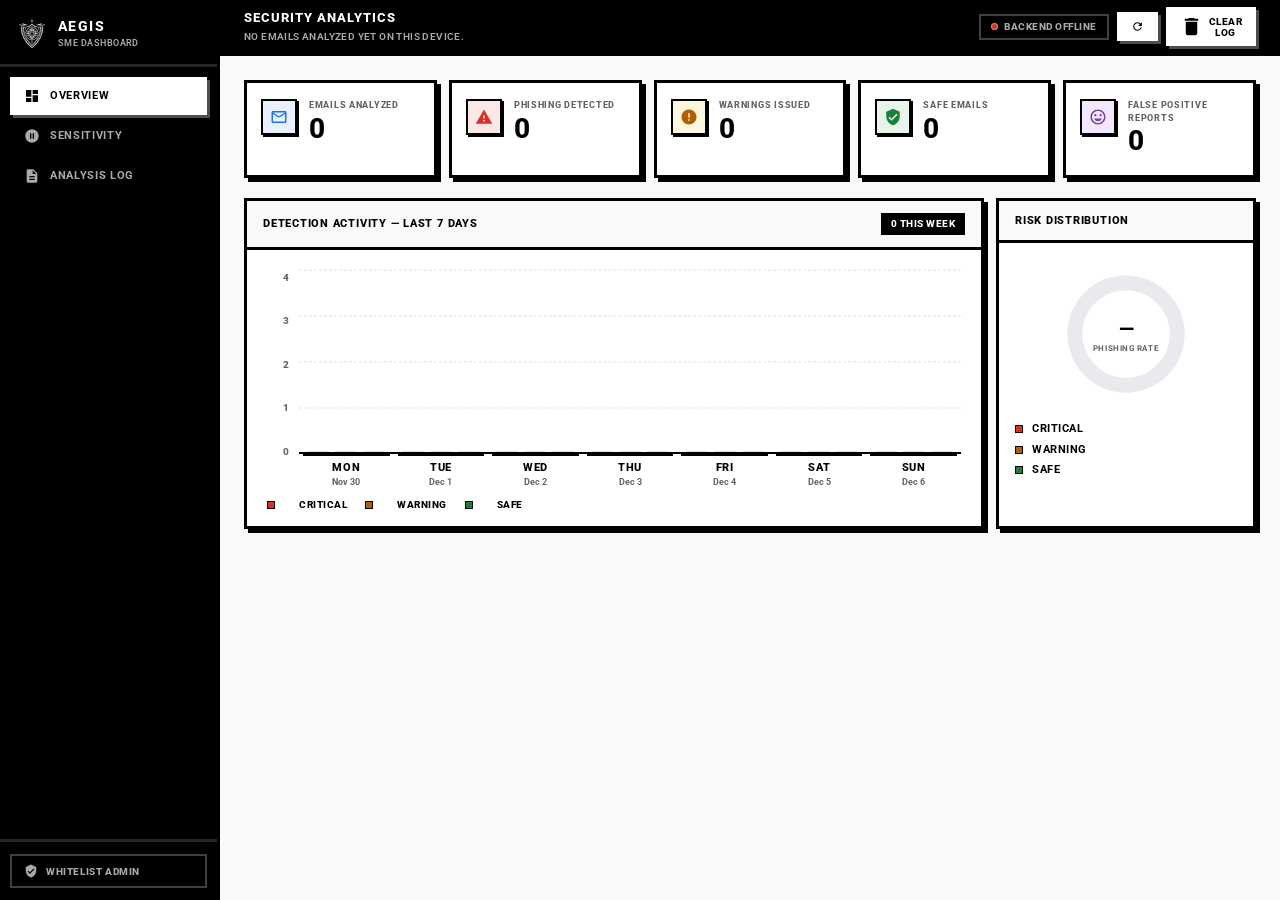
==== commit 92afc741: "feat(ui): add two-tier XAI plain-language toggle to overlay and clean dashboard metrics" ====
--- a/aegis-extension/dashboard/dashboard.html
+++ b/aegis-extension/dashboard/dashboard.html
@@ -38,12 +38,6 @@
           Analysis Log
         </a>
       </li>
-      <li>
-        <a href="#section-metrics" class="nav-link" id="nav-metrics" data-section="metrics" role="link">
-          <svg viewBox="0 0 24 24" aria-hidden="true"><path d="M19 3H5c-1.1 0-2 .9-2 2v14c0 1.1.9 2 2 2h14c1.1 0 2-.9 2-2V5c0-1.1-.9-2-2-2zM9 17H7v-7h2v7zm4 0h-2V7h2v10zm4 0h-2v-4h2v4z"/></svg>
-          Model Metrics
-        </a>
-      </li>
     </ul>
 
     <div class="sidebar-footer">
@@ -191,6 +185,43 @@
       </div>
 
       <div class="sensitivity-card">
+        <!-- Guided Sensitivity Presets (Row 21 / I-12) -->
+        <div class="sens-presets-wrap" id="sens-presets-wrap">
+          <div class="sens-presets-header">
+            <span class="sens-tier-name">Guided Protection Profiles</span>
+            <span class="sens-tier-desc">Select an operational preset or fine-tune thresholds below. Hover over each preset for risk guidance.</span>
+          </div>
+          <div class="sens-presets-group" role="group" aria-label="Guided Protection Profiles">
+            <button type="button" class="preset-btn" id="preset-conservative"
+              title="Conservative (High Protection): Warning ≥ 35%, Critical ≥ 65%. Prioritizes maximum threat interception. Recommended for financial, executive, or wire-transfer inboxes."
+              data-warn="35" data-crit="65">
+              <span class="preset-btn-icon">🛡️</span>
+              <div class="preset-btn-text">
+                <span class="preset-btn-title">Conservative</span>
+                <span class="preset-btn-sub">35% / 65% · High Protection</span>
+              </div>
+            </button>
+            <button type="button" class="preset-btn preset-btn--active" id="preset-standard"
+              title="Standard (Default): Warning ≥ 45%, Critical ≥ 75%. Balanced sensitivity for standard operational SME workflows."
+              data-warn="45" data-crit="75">
+              <span class="preset-btn-icon">⚖️</span>
+              <div class="preset-btn-text">
+                <span class="preset-btn-title">Standard</span>
+                <span class="preset-btn-sub">45% / 75% · Balanced (Default)</span>
+              </div>
+            </button>
+            <button type="button" class="preset-btn" id="preset-aggressive"
+              title="Aggressive (Low Alert Volume): Warning ≥ 55%, Critical ≥ 85%. Requires stronger multi-layer corroboration before alerting. Minimizes false alerts in high-volume environments."
+              data-warn="55" data-crit="85">
+              <span class="preset-btn-icon">⚡</span>
+              <div class="preset-btn-text">
+                <span class="preset-btn-title">Aggressive</span>
+                <span class="preset-btn-sub">55% / 85% · Low Alert Volume</span>
+              </div>
+            </button>
+          </div>
+        </div>
+
         <div class="sens-row" id="sens-row-warning">
           <div class="sens-label-group">
             <span class="sens-tier-dot sens-tier-dot--amber"></span>
@@ -294,156 +325,6 @@
       </div>
     </section><!-- /#section-log -->
 
-    <!-- ══ SECTION: Model Metrics ══ -->
-    <section class="dash-section" id="section-metrics" aria-labelledby="nav-metrics">
-      <div class="section-header">
-        <h2 class="section-title">Model Evaluation Metrics</h2>
-        <p class="section-desc">Benchmark performance of the Aegis 4-layer pipeline on the PhishTank + Enron held-out evaluation corpus (n = 2,000 emails, 50/50 split).</p>
-      </div>
-
-      <div class="metrics-grid">
-        <div class="metric-card" id="metric-accuracy">
-          <span class="metric-label">Accuracy</span>
-          <div class="metric-gauge-ring" data-pct="94.3" data-color="#1a73e8">
-            <svg class="gauge-svg" viewBox="0 0 80 80">
-              <circle class="gauge-bg" cx="40" cy="40" r="32"/>
-              <circle class="gauge-fill" cx="40" cy="40" r="32" id="ring-accuracy"/>
-            </svg>
-            <span class="gauge-val" id="val-accuracy">94.3%</span>
-          </div>
-          <span class="metric-sub">Overall correct classifications</span>
-        </div>
-
-        <div class="metric-card" id="metric-precision">
-          <span class="metric-label">Precision</span>
-          <div class="metric-gauge-ring" data-pct="93.1" data-color="#b06000">
-            <svg class="gauge-svg" viewBox="0 0 80 80">
-              <circle class="gauge-bg" cx="40" cy="40" r="32"/>
-              <circle class="gauge-fill" cx="40" cy="40" r="32" id="ring-precision"/>
-            </svg>
-            <span class="gauge-val" id="val-precision">93.1%</span>
-          </div>
-          <span class="metric-sub">Correct positive identifications</span>
-        </div>
-
-        <div class="metric-card" id="metric-recall">
-          <span class="metric-label">Recall</span>
-          <div class="metric-gauge-ring" data-pct="95.8" data-color="#7b3f9e">
-            <svg class="gauge-svg" viewBox="0 0 80 80">
-              <circle class="gauge-bg" cx="40" cy="40" r="32"/>
-              <circle class="gauge-fill" cx="40" cy="40" r="32" id="ring-recall"/>
-            </svg>
-            <span class="gauge-val" id="val-recall">95.8%</span>
-          </div>
-          <span class="metric-sub">Phishing emails caught</span>
-        </div>
-
-        <div class="metric-card" id="metric-f1">
-          <span class="metric-label">F1-Score</span>
-          <div class="metric-gauge-ring" data-pct="94.4" data-color="#188038">
-            <svg class="gauge-svg" viewBox="0 0 80 80">
-              <circle class="gauge-bg" cx="40" cy="40" r="32"/>
-              <circle class="gauge-fill" cx="40" cy="40" r="32" id="ring-f1"/>
-            </svg>
-            <span class="gauge-val" id="val-f1">94.4%</span>
-          </div>
-          <span class="metric-sub">Harmonic mean of P &amp; R</span>
-        </div>
-
-        <div class="metric-card" id="metric-fpr">
-          <span class="metric-label">False Positive Rate</span>
-          <div class="metric-gauge-ring" data-pct="5.7" data-color="#d93025" data-invert="true">
-            <svg class="gauge-svg" viewBox="0 0 80 80">
-              <circle class="gauge-bg" cx="40" cy="40" r="32"/>
-              <circle class="gauge-fill" cx="40" cy="40" r="32" id="ring-fpr"/>
-            </svg>
-            <span class="gauge-val" id="val-fpr">5.7%</span>
-          </div>
-          <span class="metric-sub">Legitimate emails flagged</span>
-        </div>
-
-        <div class="metric-card" id="metric-latency">
-          <span class="metric-label">Avg. Latency</span>
-          <div class="metric-gauge-ring" data-pct="72" data-color="#000000">
-            <svg class="gauge-svg" viewBox="0 0 80 80">
-              <circle class="gauge-bg" cx="40" cy="40" r="32"/>
-              <circle class="gauge-fill" cx="40" cy="40" r="32" id="ring-latency"/>
-            </svg>
-            <span class="gauge-val" id="val-latency">280ms</span>
-          </div>
-          <span class="metric-sub">End-to-end analysis time</span>
-        </div>
-      </div>
-
-      <!-- Benchmark Comparison Table -->
-      <div class="bench-card">
-        <h3 class="bench-title">Comparative Benchmark — Platform Analysis</h3>
-        <div class="bench-table-wrap">
-          <table class="bench-table" role="table">
-            <thead>
-              <tr>
-                <th scope="col">Platform</th>
-                <th scope="col">Accuracy</th>
-                <th scope="col">Precision</th>
-                <th scope="col">Recall</th>
-                <th scope="col">F1</th>
-                <th scope="col">FPR</th>
-                <th scope="col">XAI</th>
-              </tr>
-            </thead>
-            <tbody>
-              <tr class="bench-row bench-row--highlight">
-                <td><strong>Aegis (Ours)</strong></td>
-                <td class="bench-val--good">94.3%</td>
-                <td class="bench-val--good">93.1%</td>
-                <td class="bench-val--good">95.8%</td>
-                <td class="bench-val--good">94.4%</td>
-                <td class="bench-val--good">5.7%</td>
-                <td><span class="bench-badge bench-badge--yes">Yes</span></td>
-              </tr>
-              <tr class="bench-row">
-                <td>Gmail (Built-in)</td>
-                <td>88.4%</td>
-                <td>85.2%</td>
-                <td>90.1%</td>
-                <td>87.6%</td>
-                <td>11.6%</td>
-                <td><span class="bench-badge bench-badge--no">No</span></td>
-              </tr>
-              <tr class="bench-row">
-                <td>Microsoft Outlook</td>
-                <td>87.1%</td>
-                <td>84.8%</td>
-                <td>88.9%</td>
-                <td>86.8%</td>
-                <td>12.9%</td>
-                <td><span class="bench-badge bench-badge--no">No</span></td>
-              </tr>
-              <tr class="bench-row">
-                <td>ProtonMail</td>
-                <td>82.3%</td>
-                <td>80.1%</td>
-                <td>84.7%</td>
-                <td>82.3%</td>
-                <td>17.7%</td>
-                <td><span class="bench-badge bench-badge--no">No</span></td>
-              </tr>
-              <tr class="bench-row">
-                <td>SpamAssassin</td>
-                <td>79.5%</td>
-                <td>76.3%</td>
-                <td>83.2%</td>
-                <td>79.6%</td>
-                <td>20.5%</td>
-                <td><span class="bench-badge bench-badge--no">No</span></td>
-              </tr>
-            </tbody>
-          </table>
-        </div>
-      </div>
-
-    </section><!-- /#section-metrics -->
-
   </main><!-- /#main-content -->
 
   <script src="dashboard.js"></script>
--- a/aegis-extension/dashboard/dashboard.css
+++ b/aegis-extension/dashboard/dashboard.css
@@ -767,6 +767,80 @@
   overflow: hidden;
 }
 
+/* Guided Sensitivity Presets (Row 21 / I-12) */
+.sens-presets-wrap {
+  padding: 18px 20px 14px;
+  background: var(--aegis-surface);
+  border-bottom: 3px solid var(--aegis-border);
+}
+
+.sens-presets-header {
+  margin-bottom: 12px;
+}
+
+.sens-presets-group {
+  display: grid;
+  grid-template-columns: repeat(3, 1fr);
+  gap: 10px;
+}
+
+.preset-btn {
+  display: flex;
+  align-items: center;
+  gap: 8px;
+  padding: 10px 12px;
+  background: var(--aegis-bg);
+  border: 2px solid var(--aegis-border);
+  box-shadow: 2px 2px 0px #000;
+  cursor: pointer;
+  text-align: left;
+  transition: all 0.1s ease;
+  font-family: var(--aegis-font);
+}
+
+.preset-btn:hover {
+  transform: translate(-1px, -1px);
+  box-shadow: 3px 3px 0px #000;
+}
+
+.preset-btn--active {
+  background: #000000;
+  color: #ffffff;
+  border-color: #000000;
+  box-shadow: 2px 2px 0px var(--aegis-risk-yellow);
+}
+
+.preset-btn--active .preset-btn-sub {
+  color: #e5e7eb;
+}
+
+.preset-btn-icon {
+  font-size: 16px;
+  flex-shrink: 0;
+}
+
+.preset-btn-text {
+  display: flex;
+  flex-direction: column;
+  min-width: 0;
+}
+
+.preset-btn-title {
+  font-weight: 800;
+  font-size: 11px;
+  text-transform: uppercase;
+  letter-spacing: 0.05em;
+}
+
+.preset-btn-sub {
+  font-size: 9px;
+  color: var(--aegis-text-secondary);
+  font-weight: 600;
+  white-space: nowrap;
+  overflow: hidden;
+  text-overflow: ellipsis;
+}
+
 .sens-row {
   display: flex;
   align-items: center;
@@ -815,6 +889,7 @@
 
 .sens-slider {
   -webkit-appearance: none;
+  appearance: none;
   width: 180px;
   height: 4px;
   border-radius: 0;
